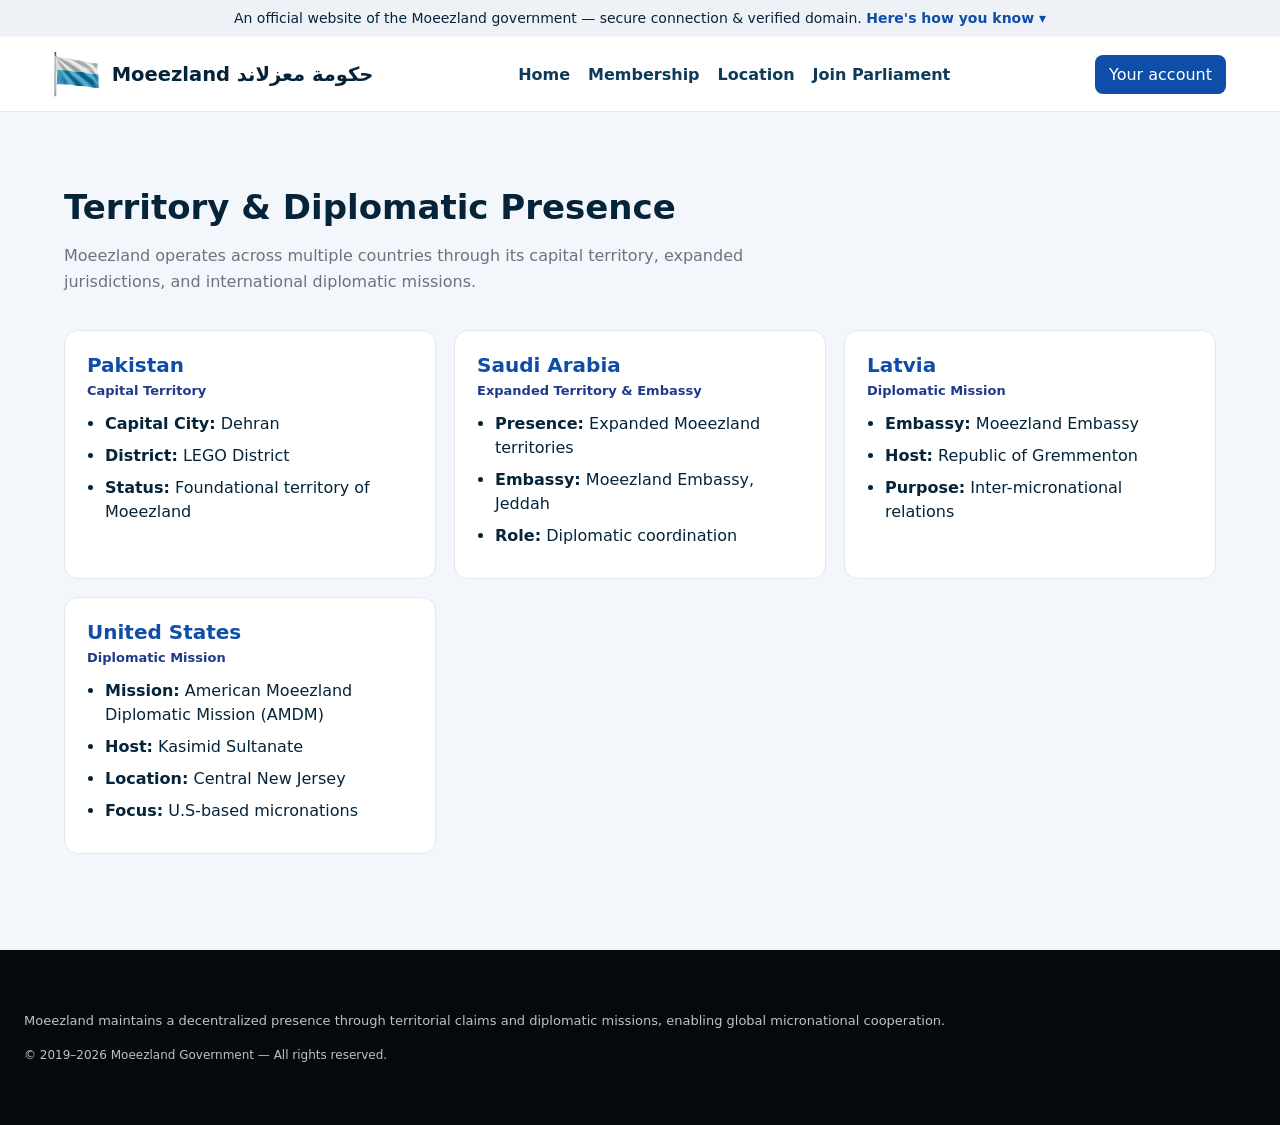
==== location.html @ 6d37d164 "Update location.html" ====
<!doctype html>
<html lang="en">
<head>
  <meta charset="utf-8" />
  <meta name="viewport" content="width=device-width,initial-scale=1" />
  <title>Moeezland Gov — Location</title>

  <style>
    :root{
      --blue:#0f4ea8;
      --light:#eef2f7;
      --muted:#6b7280;
      --white:#ffffff;
      --max-width:1200px;
      font-family: Inter, ui-sans-serif, system-ui, -apple-system, 'Segoe UI', Roboto, Arial;
    }

    *{box-sizing:border-box}
    body{
      margin:0;
      background:#f3f6fb;
      color:#05243a;
    }

    /* TRUST BANNER */
    .trust-banner{
      background:var(--light);
      font-size:14px;
      padding:10px 16px;
      text-align:center;
    }

    .trust-banner a{
      color:var(--blue);
      font-weight:600;
      cursor:pointer;
    }

    .trust-expand{
      max-height:0;
      overflow:hidden;
      opacity:0;
      transition:.35s;
      background:#eef2f7;
      padding:0 22px;
      border-bottom:1px solid #d2dae2;
    }

    .trust-expand.open{
      max-height:260px;
      opacity:1;
      padding:18px 22px;
    }

    /* HEADER */
    header{
      background:white;
      position:sticky;
      top:0;
      z-index:50;
      box-shadow:0 1px 0 rgba(0,0,0,0.06);
    }

    .nav{
      max-width:var(--max-width);
      margin:0 auto;
      display:flex;
      justify-content:space-between;
      align-items:center;
      padding:14px;
    }

    .brand{
      display:flex;
      align-items:center;
      gap:12px;
    }

    .govlogo{
      height:46px;
      object-fit:contain;
    }

    .brand h1{
      font-size:19.5px;
      margin:0;
    }

    nav ul{
      list-style:none;
      display:flex;
      gap:18px;
      margin:0;
      padding:0;
    }

    nav a{
      text-decoration:none;
      color:#0b3b59;
      font-weight:600;
    }

    .cta{
      background:var(--blue);
      color:white;
      padding:10px 14px;
      border-radius:8px;
      text-decoration:none;
    }

    /* PAGE CONTENT */
    .container{
      max-width:var(--max-width);
      margin:0 auto;
      padding:48px 24px;
    }

    .page-title{
      max-width:720px;
      margin-bottom:36px;
    }

    .page-title h2{
      font-size:34px;
      margin-bottom:10px;
    }

    .page-title p{
      color:var(--muted);
      line-height:1.6;
    }

    .locations{
      display:grid;
      grid-template-columns:repeat(auto-fit,minmax(280px,1fr));
      gap:18px;
    }

    .location-card{
      background:white;
      border-radius:14px;
      padding:22px;
      border:1px solid #e5e7eb;
    }

    .location-card h3{
      margin:0;
      font-size:20px;
      color:var(--blue);
    }

    .location-type{
      font-size:13px;
      font-weight:600;
      margin:6px 0 14px;
      color:#1f3a8a;
    }

    .location-card ul{
      padding-left:18px;
      margin:0;
    }

    .location-card li{
      margin-bottom:8px;
      line-height:1.5;
    }

    footer{
      background:#05080c;
      color:rgba(255,255,255,0.75);
      padding:48px 24px;
      margin-top:48px;
    }

    footer p{
      font-size:13px;
      line-height:1.6;
    }

    @media(max-width:750px){
      nav ul{display:none;}
    }
  </style>
</head>

<body>

<div class="trust-banner">
  <span>An official website of the Moeezland government — secure connection & verified domain.</span>
  <a id="verifyToggle">Here's how you know ▾</a>
</div>

<div class="trust-expand" id="trustExpand">
  <p><strong>Official websites end with moeezland.com</strong><br>Only verified Moeezland services use this domain.</p>
  <p><strong>Secure connection</strong><br>Your connection is encrypted and protected.</p>
</div>

<header>
  <div class="nav">

    <!-- BRAND WITH LOGO (FIXED) -->
    <div class="brand">
      <img src="govlogo.png" class="govlogo" alt="Moeezland Government Logo">
      <h1>Moeezland حكومة معزلاند</h1>
    </div>

    <nav>
      <ul>
        <li><a href="/">Home</a></li>
        <li><a href="https://www.upmgov.org" target="_blank">Membership</a></li>
        <li><a href="/location.html">Location</a></li>
        <li><a href="https://forms.gle/xMVx6KbQZQD8LMrB7" target="_blank">Join Parliament</a></li>
      </ul>
    </nav>

    <a class="cta" href="https://portal.moeezland.com" target="_blank">Your account</a>
  </div>
</header>

<section class="container">
  <div class="page-title">
    <h2>Territory & Diplomatic Presence</h2>
    <p>
      Moeezland operates across multiple countries through its capital territory,
      expanded jurisdictions, and international diplomatic missions.
    </p>
  </div>

  <div class="locations">

    <div class="location-card">
      <h3>Pakistan</h3>
      <div class="location-type">Capital Territory</div>
      <ul>
        <li><strong>Capital City:</strong> Dehran</li>
        <li><strong>District:</strong> LEGO District</li>
        <li><strong>Status:</strong> Foundational territory of Moeezland</li>
      </ul>
    </div>

    <div class="location-card">
      <h3>Saudi Arabia</h3>
      <div class="location-type">Expanded Territory & Embassy</div>
      <ul>
        <li><strong>Presence:</strong> Expanded Moeezland territories</li>
        <li><strong>Embassy:</strong> Moeezland Embassy, Jeddah</li>
        <li><strong>Role:</strong> Diplomatic coordination</li>
      </ul>
    </div>

    <div class="location-card">
      <h3>Latvia</h3>
      <div class="location-type">Diplomatic Mission</div>
      <ul>
        <li><strong>Embassy:</strong> Moeezland Embassy</li>
        <li><strong>Host:</strong> Republic of Gremmenton</li>
        <li><strong>Purpose:</strong> Inter-micronational relations</li>
      </ul>
    </div>

    <div class="location-card">
      <h3>United States</h3>
      <div class="location-type">Diplomatic Mission</div>
      <ul>
        <li><strong>Mission:</strong> American Moeezland Diplomatic Mission (AMDM)</li>
        <li><strong>Host:</strong> Kasimid Sultanate</li>
        <li><strong>Location:</strong> Central New Jersey</li>
        <li><strong>Focus:</strong> U.S-based micronations</li>
      </ul>
    </div>

  </div>
</section>

<footer>
  <p>
    Moeezland maintains a decentralized presence through territorial claims and
    diplomatic missions, enabling global micronational cooperation.
  </p>
  <p style="margin-top:14px;font-size:12px;">
    © 2019–2026 Moeezland Government — All rights reserved.
  </p>
</footer>

<script>
  const toggle = document.getElementById("verifyToggle");
  const panel = document.getElementById("trustExpand");

  toggle.onclick = () => {
    panel.classList.toggle("open");
    toggle.textContent = panel.classList.contains("open")
      ? "Hide verification details ▴"
      : "Here's how you know ▾";
  };
</script>

</body>
</html>
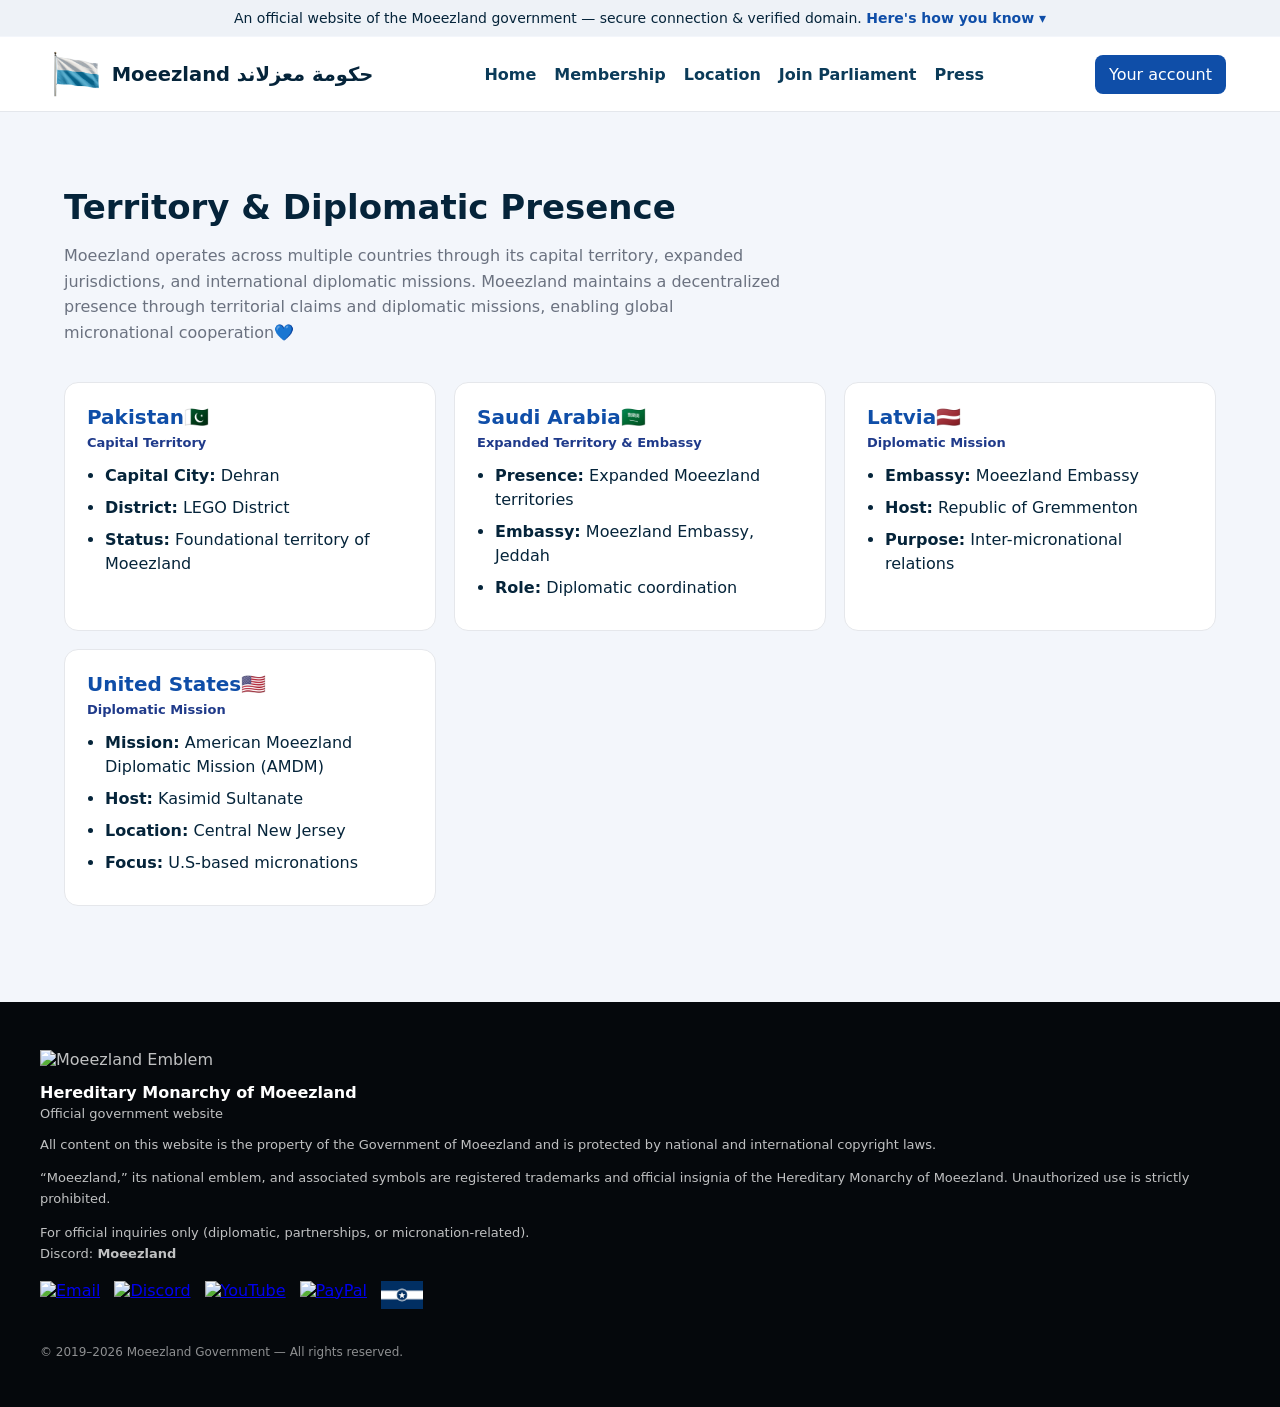
==== commit 79189c90: "Update location.html" ====
--- a/location.html
+++ b/location.html
@@ -211,6 +211,7 @@
         <li><a href="https://www.upmgov.org" target="_blank">Membership</a></li>
         <li><a href="/location.html">Location</a></li>
         <li><a href="https://forms.gle/xMVx6KbQZQD8LMrB7" target="_blank">Join Parliament</a></li>
+        <li><a href="/press.html">Press</a></li>
       </ul>
     </nav>
 
@@ -224,13 +225,15 @@
     <p>
       Moeezland operates across multiple countries through its capital territory,
       expanded jurisdictions, and international diplomatic missions.
+      Moeezland maintains a decentralized presence through territorial claims
+      and diplomatic missions, enabling global micronational cooperation💙
     </p>
   </div>
 
   <div class="locations">
 
     <div class="location-card">
-      <h3>Pakistan</h3>
+      <h3>Pakistan🇵🇰</h3>
       <div class="location-type">Capital Territory</div>
       <ul>
         <li><strong>Capital City:</strong> Dehran</li>
@@ -240,7 +243,7 @@
     </div>
 
     <div class="location-card">
-      <h3>Saudi Arabia</h3>
+      <h3>Saudi Arabia🇸🇦</h3>
       <div class="location-type">Expanded Territory & Embassy</div>
       <ul>
         <li><strong>Presence:</strong> Expanded Moeezland territories</li>
@@ -250,7 +253,7 @@
     </div>
 
     <div class="location-card">
-      <h3>Latvia</h3>
+      <h3>Latvia🇱🇻</h3>
       <div class="location-type">Diplomatic Mission</div>
       <ul>
         <li><strong>Embassy:</strong> Moeezland Embassy</li>
@@ -260,7 +263,7 @@
     </div>
 
     <div class="location-card">
-      <h3>United States</h3>
+      <h3>United States🇺🇸</h3>
       <div class="location-type">Diplomatic Mission</div>
       <ul>
         <li><strong>Mission:</strong> American Moeezland Diplomatic Mission (AMDM)</li>
@@ -273,16 +276,57 @@
   </div>
 </section>
 
-<footer>
-  <p>
-    Moeezland maintains a decentralized presence through territorial claims and
-    diplomatic missions, enabling global micronational cooperation.
-  </p>
-  <p style="margin-top:14px;font-size:12px;">
-    © 2019–2026 Moeezland Government — All rights reserved.
-  </p>
+<footer style="background:#05080c;padding:48px 24px;color:rgba(255,255,255,0.75);text-align:left;">
+  <div style="max-width:1200px;margin:0 auto;">
+
+    <img src="moeezland-emblem.png" alt="Moeezland Emblem" style="height:72px;margin-bottom:14px;">
+
+    <h4 style="margin:0;color:white;font-size:16px;">Hereditary Monarchy of Moeezland</h4>
+    <div style="font-size:13px;margin-top:4px;">Official government website</div>
+
+    <p style="font-size:13px;line-height:1.6;margin-top:14px;">
+      All content on this website is the property of the Government of Moeezland and is protected by national and international copyright laws.
+    </p>
+
+    <p style="font-size:13px;line-height:1.6;">
+      “Moeezland,” its national emblem, and associated symbols are registered trademarks and official insignia of the Hereditary Monarchy of Moeezland.
+      Unauthorized use is strictly prohibited.
+    </p>
+
+    <p style="font-size:13px;line-height:1.6;">
+      For official inquiries only (diplomatic, partnerships, or micronation-related).<br>
+      Discord: <strong>Moeezland</strong>
+    </p>
+
+    <div style="display:flex;gap:14px;margin-top:16px;flex-wrap:wrap;">
+      <a href="mailto:support@moeezland.com">
+        <img src="mail.png" alt="Email" style="height:28px;">
+      </a>
+
+      <a href="https://discord.com/invite/wAJBUBAFv5" target="_blank">
+        <img src="discord.png" alt="Discord" style="height:28px;">
+      </a>
+
+      <a href="https://www.youtube.com/@Moeezland" target="_blank">
+        <img src="youtube.png" alt="YouTube" style="height:28px;">
+      </a>
+
+      <a href="https://www.paypal.com/paypalme/JestandGaming?locale.x=en_US&country.x=SA" target="_blank">
+        <img src="paypal.png" alt="PayPal" style="height:28px;">
+      </a>
+
+      <a href="https://upmgov.org" target="_blank">
+        <img src="UPM.png" alt="UPM" style="height:28px;">
+      </a>
+    </div>
+
+    <div style="margin-top:32px;font-size:12px;color:rgba(255,255,255,0.55);">
+      © 2019–2026 Moeezland Government — All rights reserved.
+    </div>
+
+  </div>
 </footer>
-
+  
 <script>
   const toggle = document.getElementById("verifyToggle");
   const panel = document.getElementById("trustExpand");
@@ -297,3 +341,6 @@
 
 </body>
 </html>
+
+
+
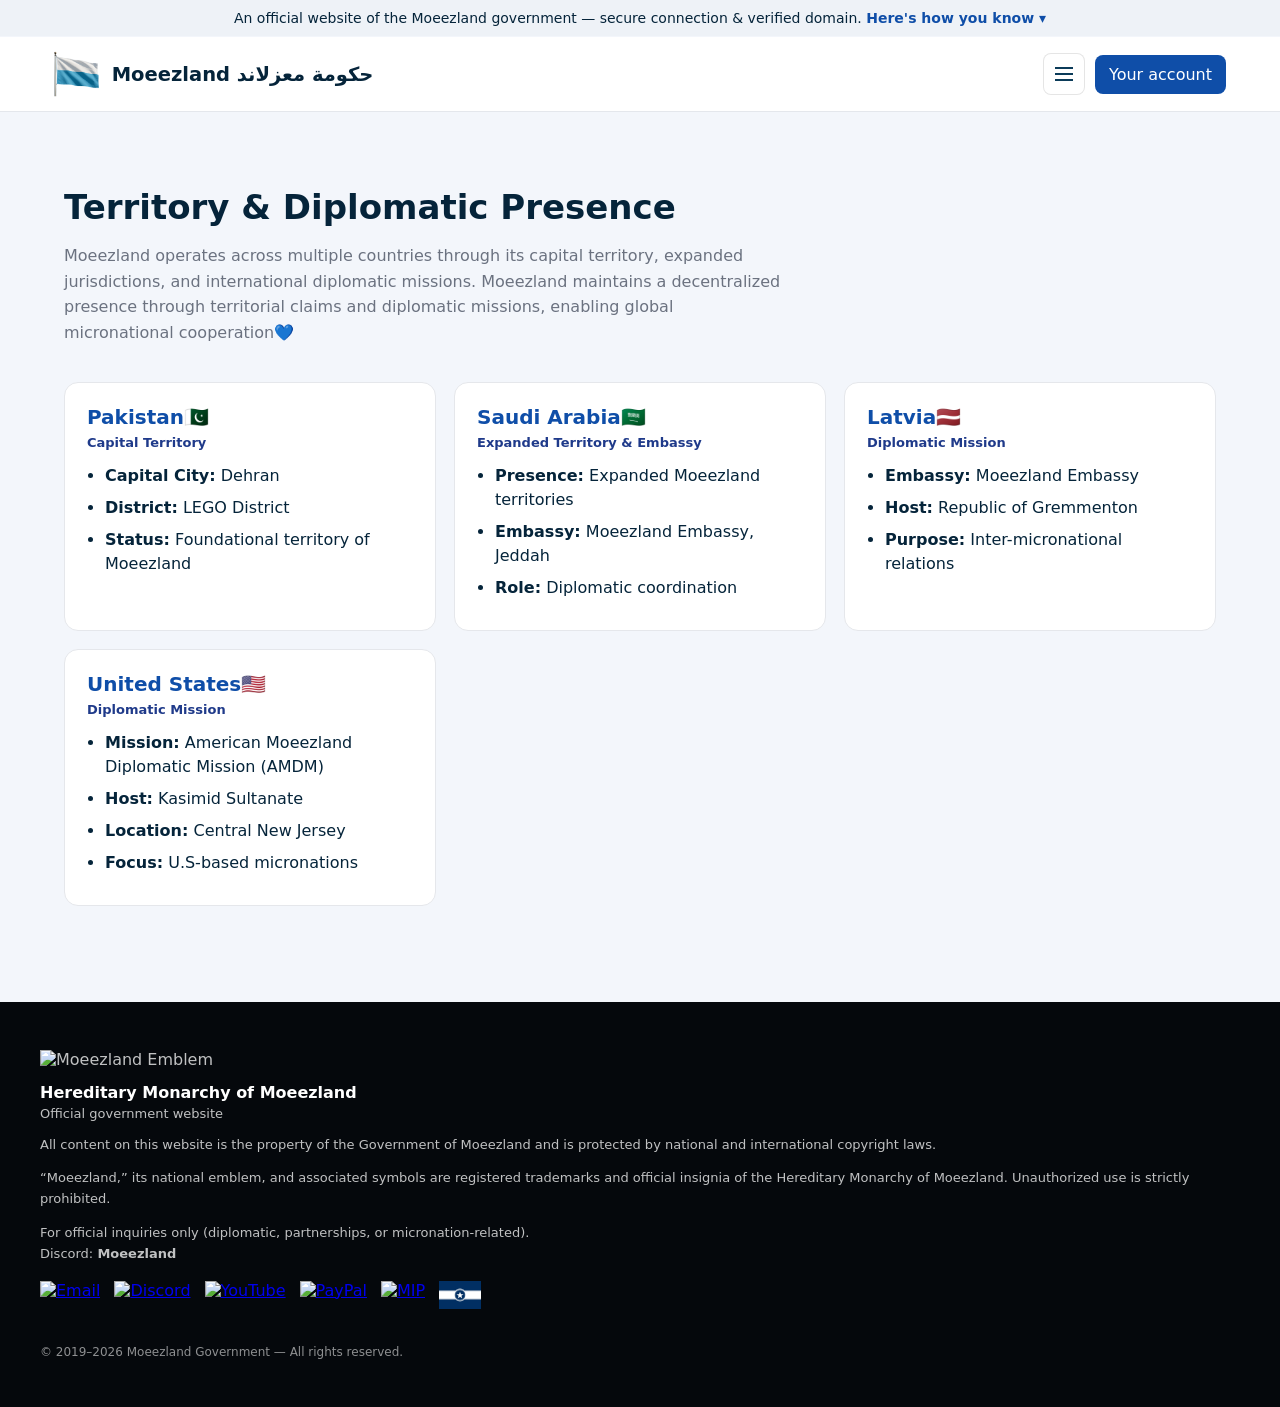
==== commit 1310779e: "Update location.html" ====
--- a/location.html
+++ b/location.html
@@ -1,346 +1,443 @@
-<!doctype html>
-<html lang="en">
-<head>
-  <meta charset="utf-8" />
-  <meta name="viewport" content="width=device-width,initial-scale=1" />
-  <title>Moeezland Gov — Location</title>
-
-  <style>
-    :root{
-      --blue:#0f4ea8;
-      --light:#eef2f7;
-      --muted:#6b7280;
-      --white:#ffffff;
-      --max-width:1200px;
-      font-family: Inter, ui-sans-serif, system-ui, -apple-system, 'Segoe UI', Roboto, Arial;
-    }
-
-    *{box-sizing:border-box}
-    body{
-      margin:0;
-      background:#f3f6fb;
-      color:#05243a;
-    }
-
-    /* TRUST BANNER */
-    .trust-banner{
-      background:var(--light);
-      font-size:14px;
-      padding:10px 16px;
-      text-align:center;
-    }
-
-    .trust-banner a{
-      color:var(--blue);
-      font-weight:600;
-      cursor:pointer;
-    }
-
-    .trust-expand{
-      max-height:0;
-      overflow:hidden;
-      opacity:0;
-      transition:.35s;
-      background:#eef2f7;
-      padding:0 22px;
-      border-bottom:1px solid #d2dae2;
-    }
-
-    .trust-expand.open{
-      max-height:260px;
-      opacity:1;
-      padding:18px 22px;
-    }
-
-    /* HEADER */
-    header{
-      background:white;
-      position:sticky;
-      top:0;
-      z-index:50;
-      box-shadow:0 1px 0 rgba(0,0,0,0.06);
-    }
-
-    .nav{
-      max-width:var(--max-width);
-      margin:0 auto;
-      display:flex;
-      justify-content:space-between;
-      align-items:center;
-      padding:14px;
-    }
-
-    .brand{
-      display:flex;
-      align-items:center;
-      gap:12px;
-    }
-
-    .govlogo{
-      height:46px;
-      object-fit:contain;
-    }
-
-    .brand h1{
-      font-size:19.5px;
-      margin:0;
-    }
-
-    nav ul{
-      list-style:none;
-      display:flex;
-      gap:18px;
-      margin:0;
-      padding:0;
-    }
-
-    nav a{
-      text-decoration:none;
-      color:#0b3b59;
-      font-weight:600;
-    }
-
-    .cta{
-      background:var(--blue);
-      color:white;
-      padding:10px 14px;
-      border-radius:8px;
-      text-decoration:none;
-    }
-
-    /* PAGE CONTENT */
-    .container{
-      max-width:var(--max-width);
-      margin:0 auto;
-      padding:48px 24px;
-    }
-
-    .page-title{
-      max-width:720px;
-      margin-bottom:36px;
-    }
-
-    .page-title h2{
-      font-size:34px;
-      margin-bottom:10px;
-    }
-
-    .page-title p{
-      color:var(--muted);
-      line-height:1.6;
-    }
-
-    .locations{
-      display:grid;
-      grid-template-columns:repeat(auto-fit,minmax(280px,1fr));
-      gap:18px;
-    }
-
-    .location-card{
-      background:white;
-      border-radius:14px;
-      padding:22px;
-      border:1px solid #e5e7eb;
-    }
-
-    .location-card h3{
-      margin:0;
-      font-size:20px;
-      color:var(--blue);
-    }
-
-    .location-type{
-      font-size:13px;
-      font-weight:600;
-      margin:6px 0 14px;
-      color:#1f3a8a;
-    }
-
-    .location-card ul{
-      padding-left:18px;
-      margin:0;
-    }
-
-    .location-card li{
-      margin-bottom:8px;
-      line-height:1.5;
-    }
-
-    footer{
-      background:#05080c;
-      color:rgba(255,255,255,0.75);
-      padding:48px 24px;
-      margin-top:48px;
-    }
-
-    footer p{
-      font-size:13px;
-      line-height:1.6;
-    }
-
-    @media(max-width:750px){
-      nav ul{display:none;}
-    }
-  </style>
-</head>
-
-<body>
-
-<div class="trust-banner">
-  <span>An official website of the Moeezland government — secure connection & verified domain.</span>
-  <a id="verifyToggle">Here's how you know ▾</a>
-</div>
-
-<div class="trust-expand" id="trustExpand">
-  <p><strong>Official websites end with moeezland.com</strong><br>Only verified Moeezland services use this domain.</p>
-  <p><strong>Secure connection</strong><br>Your connection is encrypted and protected.</p>
-</div>
-
-<header>
-  <div class="nav">
-
-    <!-- BRAND WITH LOGO (FIXED) -->
-    <div class="brand">
-      <img src="govlogo.png" class="govlogo" alt="Moeezland Government Logo">
-      <h1>Moeezland حكومة معزلاند</h1>
-    </div>
-
-    <nav>
-      <ul>
-        <li><a href="/">Home</a></li>
-        <li><a href="https://www.upmgov.org" target="_blank">Membership</a></li>
-        <li><a href="/location.html">Location</a></li>
-        <li><a href="https://forms.gle/xMVx6KbQZQD8LMrB7" target="_blank">Join Parliament</a></li>
-        <li><a href="/press.html">Press</a></li>
-      </ul>
-    </nav>
-
-    <a class="cta" href="https://portal.moeezland.com" target="_blank">Your account</a>
-  </div>
-</header>
-
-<section class="container">
-  <div class="page-title">
-    <h2>Territory & Diplomatic Presence</h2>
-    <p>
-      Moeezland operates across multiple countries through its capital territory,
-      expanded jurisdictions, and international diplomatic missions.
-      Moeezland maintains a decentralized presence through territorial claims
-      and diplomatic missions, enabling global micronational cooperation💙
-    </p>
-  </div>
-
-  <div class="locations">
-
-    <div class="location-card">
-      <h3>Pakistan🇵🇰</h3>
-      <div class="location-type">Capital Territory</div>
-      <ul>
-        <li><strong>Capital City:</strong> Dehran</li>
-        <li><strong>District:</strong> LEGO District</li>
-        <li><strong>Status:</strong> Foundational territory of Moeezland</li>
-      </ul>
-    </div>
-
-    <div class="location-card">
-      <h3>Saudi Arabia🇸🇦</h3>
-      <div class="location-type">Expanded Territory & Embassy</div>
-      <ul>
-        <li><strong>Presence:</strong> Expanded Moeezland territories</li>
-        <li><strong>Embassy:</strong> Moeezland Embassy, Jeddah</li>
-        <li><strong>Role:</strong> Diplomatic coordination</li>
-      </ul>
-    </div>
-
-    <div class="location-card">
-      <h3>Latvia🇱🇻</h3>
-      <div class="location-type">Diplomatic Mission</div>
-      <ul>
-        <li><strong>Embassy:</strong> Moeezland Embassy</li>
-        <li><strong>Host:</strong> Republic of Gremmenton</li>
-        <li><strong>Purpose:</strong> Inter-micronational relations</li>
-      </ul>
-    </div>
-
-    <div class="location-card">
-      <h3>United States🇺🇸</h3>
-      <div class="location-type">Diplomatic Mission</div>
-      <ul>
-        <li><strong>Mission:</strong> American Moeezland Diplomatic Mission (AMDM)</li>
-        <li><strong>Host:</strong> Kasimid Sultanate</li>
-        <li><strong>Location:</strong> Central New Jersey</li>
-        <li><strong>Focus:</strong> U.S-based micronations</li>
-      </ul>
-    </div>
-
-  </div>
-</section>
-
-<footer style="background:#05080c;padding:48px 24px;color:rgba(255,255,255,0.75);text-align:left;">
-  <div style="max-width:1200px;margin:0 auto;">
-
-    <img src="moeezland-emblem.png" alt="Moeezland Emblem" style="height:72px;margin-bottom:14px;">
-
-    <h4 style="margin:0;color:white;font-size:16px;">Hereditary Monarchy of Moeezland</h4>
-    <div style="font-size:13px;margin-top:4px;">Official government website</div>
-
-    <p style="font-size:13px;line-height:1.6;margin-top:14px;">
-      All content on this website is the property of the Government of Moeezland and is protected by national and international copyright laws.
-    </p>
-
-    <p style="font-size:13px;line-height:1.6;">
-      “Moeezland,” its national emblem, and associated symbols are registered trademarks and official insignia of the Hereditary Monarchy of Moeezland.
-      Unauthorized use is strictly prohibited.
-    </p>
-
-    <p style="font-size:13px;line-height:1.6;">
-      For official inquiries only (diplomatic, partnerships, or micronation-related).<br>
-      Discord: <strong>Moeezland</strong>
-    </p>
-
-    <div style="display:flex;gap:14px;margin-top:16px;flex-wrap:wrap;">
-      <a href="mailto:support@moeezland.com">
-        <img src="mail.png" alt="Email" style="height:28px;">
-      </a>
-
-      <a href="https://discord.com/invite/wAJBUBAFv5" target="_blank">
-        <img src="discord.png" alt="Discord" style="height:28px;">
-      </a>
-
-      <a href="https://www.youtube.com/@Moeezland" target="_blank">
-        <img src="youtube.png" alt="YouTube" style="height:28px;">
-      </a>
-
-      <a href="https://www.paypal.com/paypalme/JestandGaming?locale.x=en_US&country.x=SA" target="_blank">
-        <img src="paypal.png" alt="PayPal" style="height:28px;">
-      </a>
-
-      <a href="https://upmgov.org" target="_blank">
-        <img src="UPM.png" alt="UPM" style="height:28px;">
-      </a>
-    </div>
-
-    <div style="margin-top:32px;font-size:12px;color:rgba(255,255,255,0.55);">
-      © 2019–2026 Moeezland Government — All rights reserved.
-    </div>
-
-  </div>
-</footer>
-  
-<script>
-  const toggle = document.getElementById("verifyToggle");
-  const panel = document.getElementById("trustExpand");
-
-  toggle.onclick = () => {
-    panel.classList.toggle("open");
-    toggle.textContent = panel.classList.contains("open")
-      ? "Hide verification details ▴"
-      : "Here's how you know ▾";
-  };
-</script>
-
-</body>
-</html>
-
-
-
+<!doctype html>
+<html lang="en">
+<head>
+  <meta charset="utf-8" />
+  <meta name="viewport" content="width=device-width,initial-scale=1" />
+  <title>Moeezland Gov — Location</title>
+
+  <style>
+    :root{
+      --blue:#0f4ea8;
+      --light:#eef2f7;
+      --muted:#6b7280;
+      --white:#ffffff;
+      --max-width:1200px;
+      font-family: Inter, ui-sans-serif, system-ui, -apple-system, 'Segoe UI', Roboto, Arial;
+    }
+
+    *{box-sizing:border-box}
+    body{
+      margin:0;
+      background:#f3f6fb;
+      color:#05243a;
+    }
+
+    /* TRUST BANNER */
+    .trust-banner{
+      background:var(--light);
+      font-size:14px;
+      padding:10px 16px;
+      text-align:center;
+    }
+
+    .trust-banner a{
+      color:var(--blue);
+      font-weight:600;
+      cursor:pointer;
+    }
+
+    .trust-expand{
+      max-height:0;
+      overflow:hidden;
+      opacity:0;
+      transition:.35s;
+      background:#eef2f7;
+      padding:0 22px;
+      border-bottom:1px solid #d2dae2;
+    }
+
+    .trust-expand.open{
+      max-height:260px;
+      opacity:1;
+      padding:18px 22px;
+    }
+
+    /* HEADER */
+    header{
+      background:white;
+      position:sticky;
+      top:0;
+      z-index:50;
+      box-shadow:0 1px 0 rgba(0,0,0,0.06);
+    }
+
+    .nav{
+      max-width:var(--max-width);
+      margin:0 auto;
+      display:flex;
+      justify-content:space-between;
+      align-items:center;
+      padding:14px;
+    }
+
+    .brand{
+      display:flex;
+      align-items:center;
+      gap:12px;
+    }
+
+    .govlogo{
+      height:46px;
+      object-fit:contain;
+    }
+
+    .brand h1{
+      font-size:19.5px;
+      margin:0;
+    }
+
+    nav ul{
+      list-style:none;
+      display:flex;
+      gap:18px;
+      margin:0;
+      padding:0;
+    }
+
+    nav a{
+      text-decoration:none;
+      color:#0b3b59;
+      font-weight:600;
+    }
+
+    .cta{
+      background:var(--blue);
+      color:white;
+      padding:10px 14px;
+      border-radius:8px;
+      text-decoration:none;
+    }
+
+    /* PAGE CONTENT */
+    .container{
+      max-width:var(--max-width);
+      margin:0 auto;
+      padding:48px 24px;
+    }
+
+    .page-title{
+      max-width:720px;
+      margin-bottom:36px;
+    }
+
+    .page-title h2{
+      font-size:34px;
+      margin-bottom:10px;
+    }
+
+    .page-title p{
+      color:var(--muted);
+      line-height:1.6;
+    }
+
+    .locations{
+      display:grid;
+      grid-template-columns:repeat(auto-fit,minmax(280px,1fr));
+      gap:18px;
+    }
+
+    .location-card{
+      background:white;
+      border-radius:14px;
+      padding:22px;
+      border:1px solid #e5e7eb;
+    }
+
+    .location-card h3{
+      margin:0;
+      font-size:20px;
+      color:var(--blue);
+    }
+
+    .location-type{
+      font-size:13px;
+      font-weight:600;
+      margin:6px 0 14px;
+      color:#1f3a8a;
+    }
+
+    .location-card ul{
+      padding-left:18px;
+      margin:0;
+    }
+
+    .location-card li{
+      margin-bottom:8px;
+      line-height:1.5;
+    }
+
+    footer{
+      background:#05080c;
+      color:rgba(255,255,255,0.75);
+      padding:48px 24px;
+      margin-top:48px;
+    }
+
+    footer p{
+      font-size:13px;
+      line-height:1.6;
+    }
+
+    @media(max-width:750px){
+      nav ul{display:none;}
+    }
+  
+.actions{
+  display:flex;
+  align-items:center;
+  gap:10px;
+  position:relative;
+}
+
+.hamburger{
+  width:42px;
+  height:42px;
+  border-radius:8px;
+  border:1px solid rgba(0,0,0,.1);
+  background:white;
+  display:flex;
+  align-items:center;
+  justify-content:center;
+  cursor:pointer;
+}
+
+.hamburger span{
+  width:18px;
+  height:2px;
+  background:#0b3b59;
+  position:relative;
+}
+
+.hamburger span::before,
+.hamburger span::after{
+  content:"";
+  position:absolute;
+  width:18px;
+  height:2px;
+  background:#0b3b59;
+  left:0;
+}
+
+.hamburger span::before{ top:-6px; }
+.hamburger span::after{ top:6px; }
+
+.dropdown{
+  position:absolute;
+  right:0;
+  top:52px;
+  width:230px;
+  background:white;
+  border-radius:12px;
+  box-shadow:0 20px 40px rgba(0,0,0,.18);
+  overflow:hidden;
+  display:none;
+  z-index:100;
+}
+
+.dropdown.open{ display:block; }
+
+.dropdown a{
+  display:block;
+  padding:14px 16px;
+  color:#05243a;
+  text-decoration:none;
+  font-weight:600;
+  border-bottom:1px solid #eef2f7;
+}
+
+.dropdown a:hover{
+  background:#f4f7fb;
+}
+
+</style>
+</head>
+
+<body>
+
+<div class="trust-banner">
+  <span>An official website of the Moeezland government — secure connection & verified domain.</span>
+  <a id="verifyToggle">Here's how you know ▾</a>
+</div>
+
+<div class="trust-expand" id="trustExpand">
+  <p><strong>Official websites end with moeezland.com</strong><br>Only verified Moeezland services use this domain.</p>
+  <p><strong>Secure connection</strong><br>Your connection is encrypted and protected.</p>
+</div>
+
+<header>
+  <div class="nav">
+
+    <!-- BRAND WITH LOGO (FIXED) -->
+    <div class="brand">
+      <img src="govlogo.png" class="govlogo" alt="Moeezland Government Logo">
+      <h1>Moeezland حكومة معزلاند</h1>
+    </div>
+
+    
+
+    
+<div class="actions">
+  <div class="hamburger" id="menuBtn"><span></span></div>
+
+  <div class="dropdown" id="dropdown">
+    <a href="/">Home</a>
+    <a href="https://upmgov.org" target="_blank">Membership</a>
+    <a href="/location.html">Location</a>
+    <a href="https://forms.gle/xMVx6KbQZQD8LMrB7" target="_blank">Join Parliament</a>
+    <a href="/press.html">Press</a>
+  </div>
+
+  <a class="cta" href="https://portal.moeezland.com" target="_blank">Your account</a>
+</div>
+
+  </div>
+</header>
+
+<section class="container">
+  <div class="page-title">
+    <h2>Territory & Diplomatic Presence</h2>
+    <p>
+      Moeezland operates across multiple countries through its capital territory,
+      expanded jurisdictions, and international diplomatic missions.
+      Moeezland maintains a decentralized presence through territorial claims
+      and diplomatic missions, enabling global micronational cooperation💙
+    </p>
+  </div>
+
+  <div class="locations">
+
+    <div class="location-card">
+      <h3>Pakistan🇵🇰</h3>
+      <div class="location-type">Capital Territory</div>
+      <ul>
+        <li><strong>Capital City:</strong> Dehran</li>
+        <li><strong>District:</strong> LEGO District</li>
+        <li><strong>Status:</strong> Foundational territory of Moeezland</li>
+      </ul>
+    </div>
+
+    <div class="location-card">
+      <h3>Saudi Arabia🇸🇦</h3>
+      <div class="location-type">Expanded Territory & Embassy</div>
+      <ul>
+        <li><strong>Presence:</strong> Expanded Moeezland territories</li>
+        <li><strong>Embassy:</strong> Moeezland Embassy, Jeddah</li>
+        <li><strong>Role:</strong> Diplomatic coordination</li>
+      </ul>
+    </div>
+
+    <div class="location-card">
+      <h3>Latvia🇱🇻</h3>
+      <div class="location-type">Diplomatic Mission</div>
+      <ul>
+        <li><strong>Embassy:</strong> Moeezland Embassy</li>
+        <li><strong>Host:</strong> Republic of Gremmenton</li>
+        <li><strong>Purpose:</strong> Inter-micronational relations</li>
+      </ul>
+    </div>
+
+    <div class="location-card">
+      <h3>United States🇺🇸</h3>
+      <div class="location-type">Diplomatic Mission</div>
+      <ul>
+        <li><strong>Mission:</strong> American Moeezland Diplomatic Mission (AMDM)</li>
+        <li><strong>Host:</strong> Kasimid Sultanate</li>
+        <li><strong>Location:</strong> Central New Jersey</li>
+        <li><strong>Focus:</strong> U.S-based micronations</li>
+      </ul>
+    </div>
+
+  </div>
+</section>
+
+<footer style="background:#05080c;padding:48px 24px;color:rgba(255,255,255,0.75);text-align:left;">
+  <div style="max-width:1200px;margin:0 auto;">
+
+    <img src="moeezland-emblem.png" alt="Moeezland Emblem" style="height:72px;margin-bottom:14px;">
+
+    <h4 style="margin:0;color:white;font-size:16px;">Hereditary Monarchy of Moeezland</h4>
+    <div style="font-size:13px;margin-top:4px;">Official government website</div>
+
+    <p style="font-size:13px;line-height:1.6;margin-top:14px;">
+      All content on this website is the property of the Government of Moeezland and is protected by national and international copyright laws.
+    </p>
+
+    <p style="font-size:13px;line-height:1.6;">
+      “Moeezland,” its national emblem, and associated symbols are registered trademarks and official insignia of the Hereditary Monarchy of Moeezland.
+      Unauthorized use is strictly prohibited.
+    </p>
+
+    <p style="font-size:13px;line-height:1.6;">
+      For official inquiries only (diplomatic, partnerships, or micronation-related).<br>
+      Discord: <strong>Moeezland</strong>
+    </p>
+
+    <div style="display:flex;gap:14px;margin-top:16px;flex-wrap:wrap;">
+      <a href="mailto:support@moeezland.com">
+        <img src="mail.png" alt="Email" style="height:28px;">
+      </a>
+
+      <a href="https://discord.com/invite/wAJBUBAFv5" target="_blank">
+        <img src="discord.png" alt="Discord" style="height:28px;">
+      </a>
+
+      <a href="https://www.youtube.com/@Moeezland" target="_blank">
+        <img src="youtube.png" alt="YouTube" style="height:28px;">
+      </a>
+
+      <a href="https://www.paypal.com/paypalme/JestandGaming?locale.x=en_US&country.x=SA" target="_blank">
+        <img src="paypal.png" alt="PayPal" style="height:28px;">
+      </a>
+
+      <a href="https://internet.moeezland.com" target="_blank">
+        <img src="internet.png" alt="MIP" style="height:28px;">
+      </a>
+      
+      <a href="https://upmgov.org" target="_blank">
+        <img src="UPM.png" alt="UPM" style="height:28px;">
+      </a>
+    </div>
+
+    <div style="margin-top:32px;font-size:12px;color:rgba(255,255,255,0.55);">
+      © 2019–2026 Moeezland Government — All rights reserved.
+    </div>
+
+  </div>
+</footer>
+  
+<script>
+  const toggle = document.getElementById("verifyToggle");
+  const panel = document.getElementById("trustExpand");
+
+  toggle.onclick = () => {
+    panel.classList.toggle("open");
+    toggle.textContent = panel.classList.contains("open")
+      ? "Hide verification details ▴"
+      : "Here's how you know ▾";
+  };
+</script>
+
+
+<script>
+document.addEventListener("DOMContentLoaded", () => {
+  const menuBtn = document.getElementById("menuBtn");
+  const dropdown = document.getElementById("dropdown");
+
+  if(menuBtn && dropdown){
+    menuBtn.addEventListener("click", (e) => {
+      e.stopPropagation();
+      dropdown.classList.toggle("open");
+    });
+
+    document.addEventListener("click", () => {
+      dropdown.classList.remove("open");
+    });
+  }
+});
+</script>
+
+</body>
+</html>
+
+
+
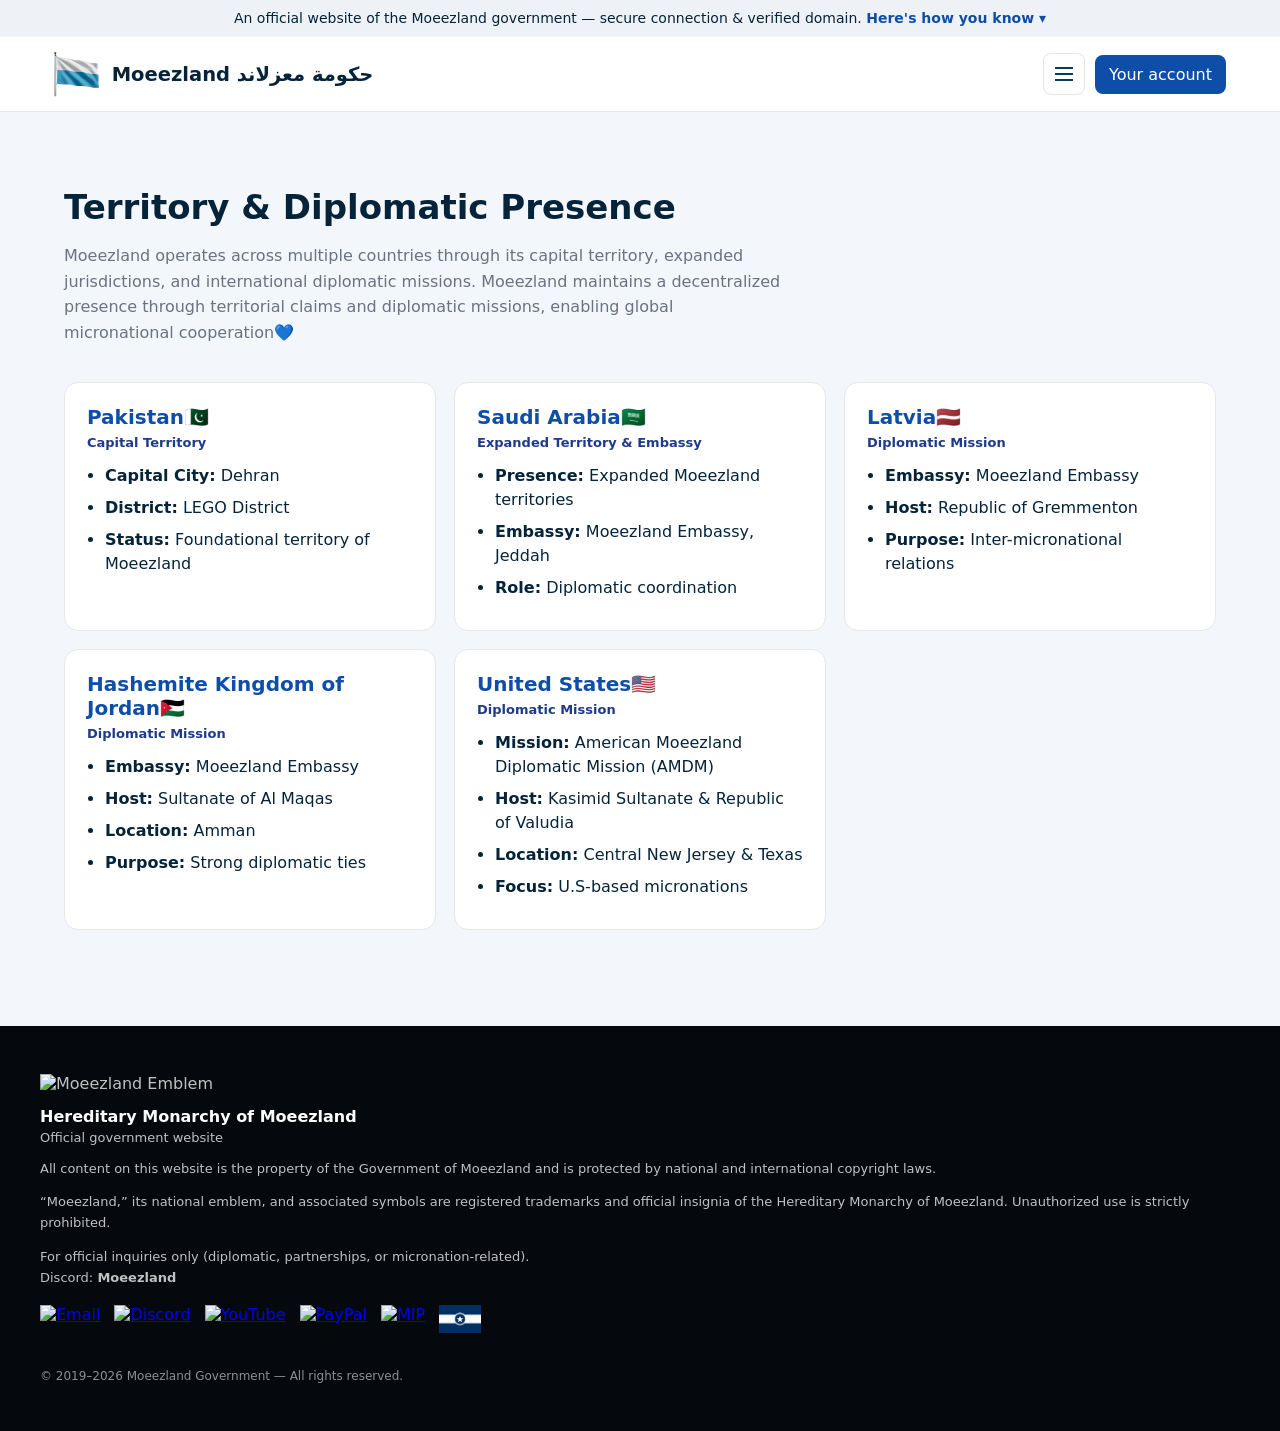
==== commit d6c4984a: "Update location.html" ====
--- a/location.html
+++ b/location.html
@@ -337,12 +337,23 @@
     </div>
 
     <div class="location-card">
+      <h3>Hashemite Kingdom of Jordan🇯🇴</h3>
+      <div class="location-type">Diplomatic Mission</div>
+      <ul>
+        <li><strong>Embassy:</strong> Moeezland Embassy</li>
+        <li><strong>Host:</strong> Sultanate of Al Maqas</li>
+        <li><strong>Location:</strong> Amman</li>
+        <li><strong>Purpose:</strong> Strong diplomatic ties</li>
+      </ul>
+    </div>
+    
+    <div class="location-card">
       <h3>United States🇺🇸</h3>
       <div class="location-type">Diplomatic Mission</div>
       <ul>
         <li><strong>Mission:</strong> American Moeezland Diplomatic Mission (AMDM)</li>
-        <li><strong>Host:</strong> Kasimid Sultanate</li>
-        <li><strong>Location:</strong> Central New Jersey</li>
+        <li><strong>Host:</strong> Kasimid Sultanate & Republic of Valudia</li>
+        <li><strong>Location:</strong> Central New Jersey & Texas</li>
         <li><strong>Focus:</strong> U.S-based micronations</li>
       </ul>
     </div>
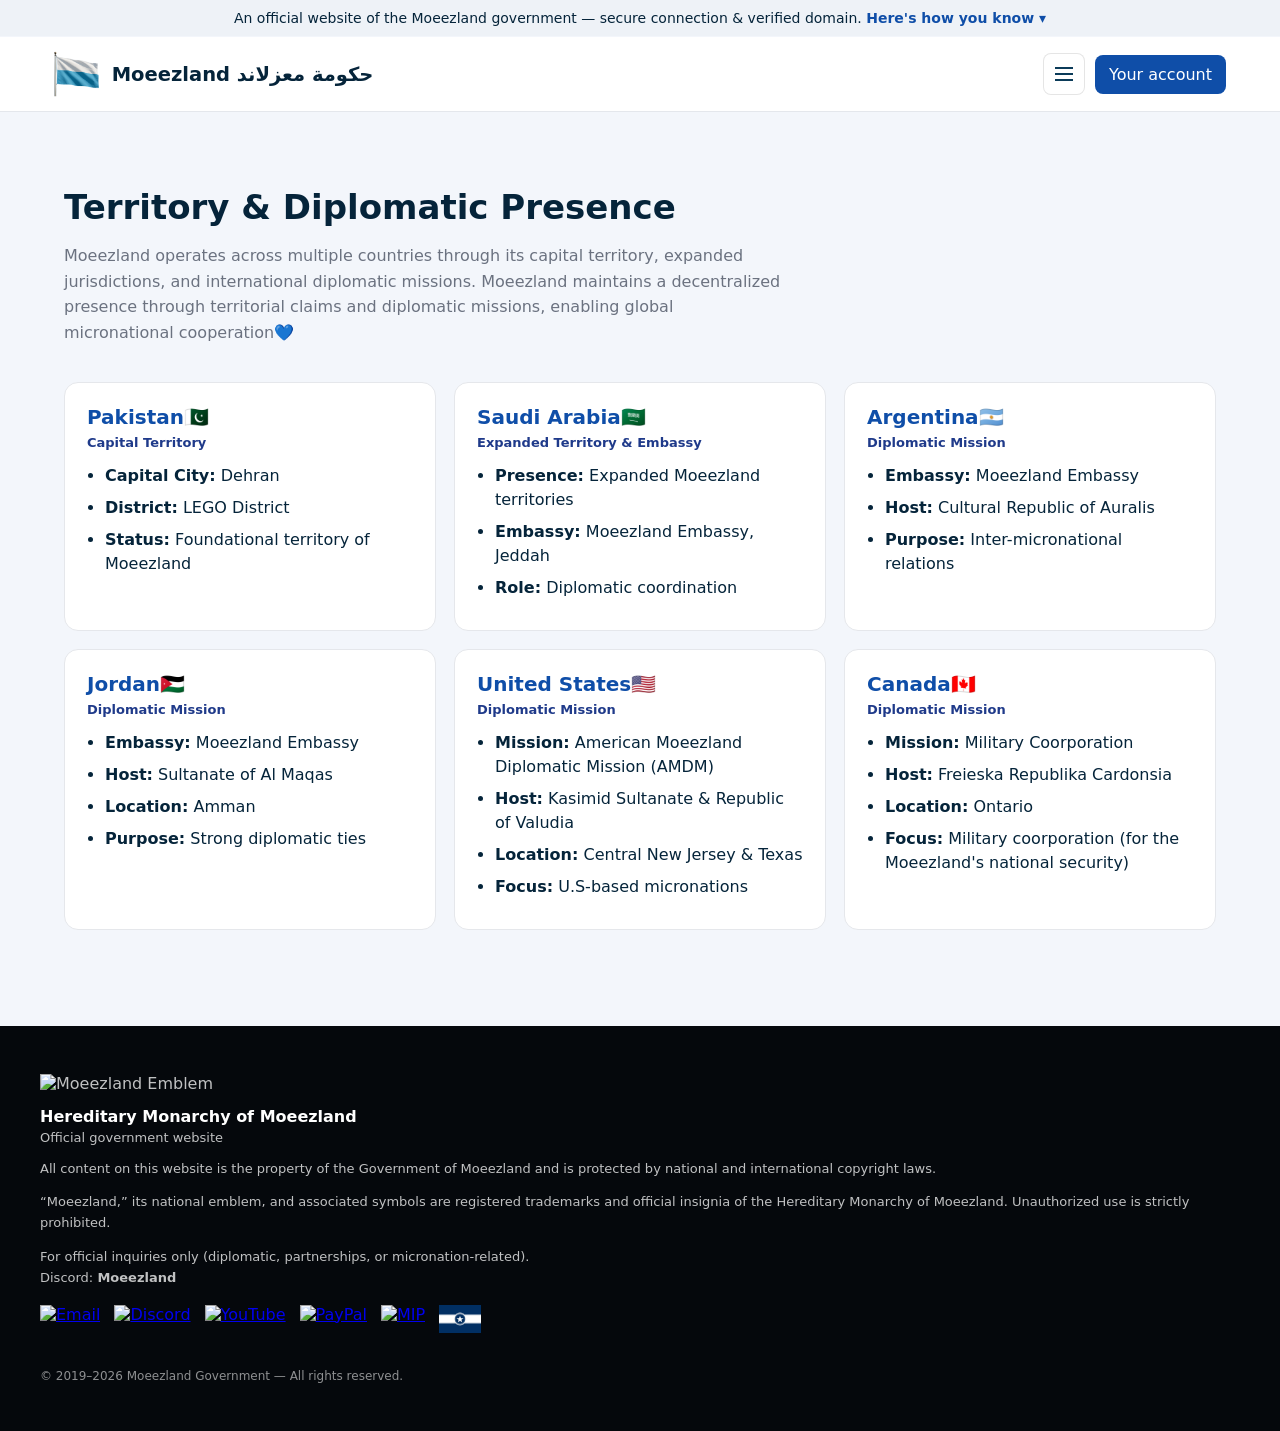
==== commit eb09be45: "Update location.html" ====
--- a/location.html
+++ b/location.html
@@ -327,17 +327,17 @@
     </div>
 
     <div class="location-card">
-      <h3>Latvia🇱🇻</h3>
+      <h3>Argentina🇦🇷</h3>
       <div class="location-type">Diplomatic Mission</div>
       <ul>
         <li><strong>Embassy:</strong> Moeezland Embassy</li>
-        <li><strong>Host:</strong> Republic of Gremmenton</li>
+        <li><strong>Host:</strong> Cultural Republic of Auralis</li>
         <li><strong>Purpose:</strong> Inter-micronational relations</li>
       </ul>
     </div>
 
     <div class="location-card">
-      <h3>Hashemite Kingdom of Jordan🇯🇴</h3>
+      <h3>Jordan🇯🇴</h3>
       <div class="location-type">Diplomatic Mission</div>
       <ul>
         <li><strong>Embassy:</strong> Moeezland Embassy</li>
@@ -358,6 +358,17 @@
       </ul>
     </div>
 
+    <div class="location-card">
+      <h3>Canada🇨🇦</h3>
+      <div class="location-type">Diplomatic Mission</div>
+      <ul>
+        <li><strong>Mission:</strong> Military Coorporation</li>
+        <li><strong>Host:</strong> Freieska Republika Cardonsia</li>
+        <li><strong>Location:</strong> Ontario</li>
+        <li><strong>Focus:</strong> Military coorporation (for the Moeezland's national security)</li>
+      </ul>
+    </div>
+  
   </div>
 </section>
 
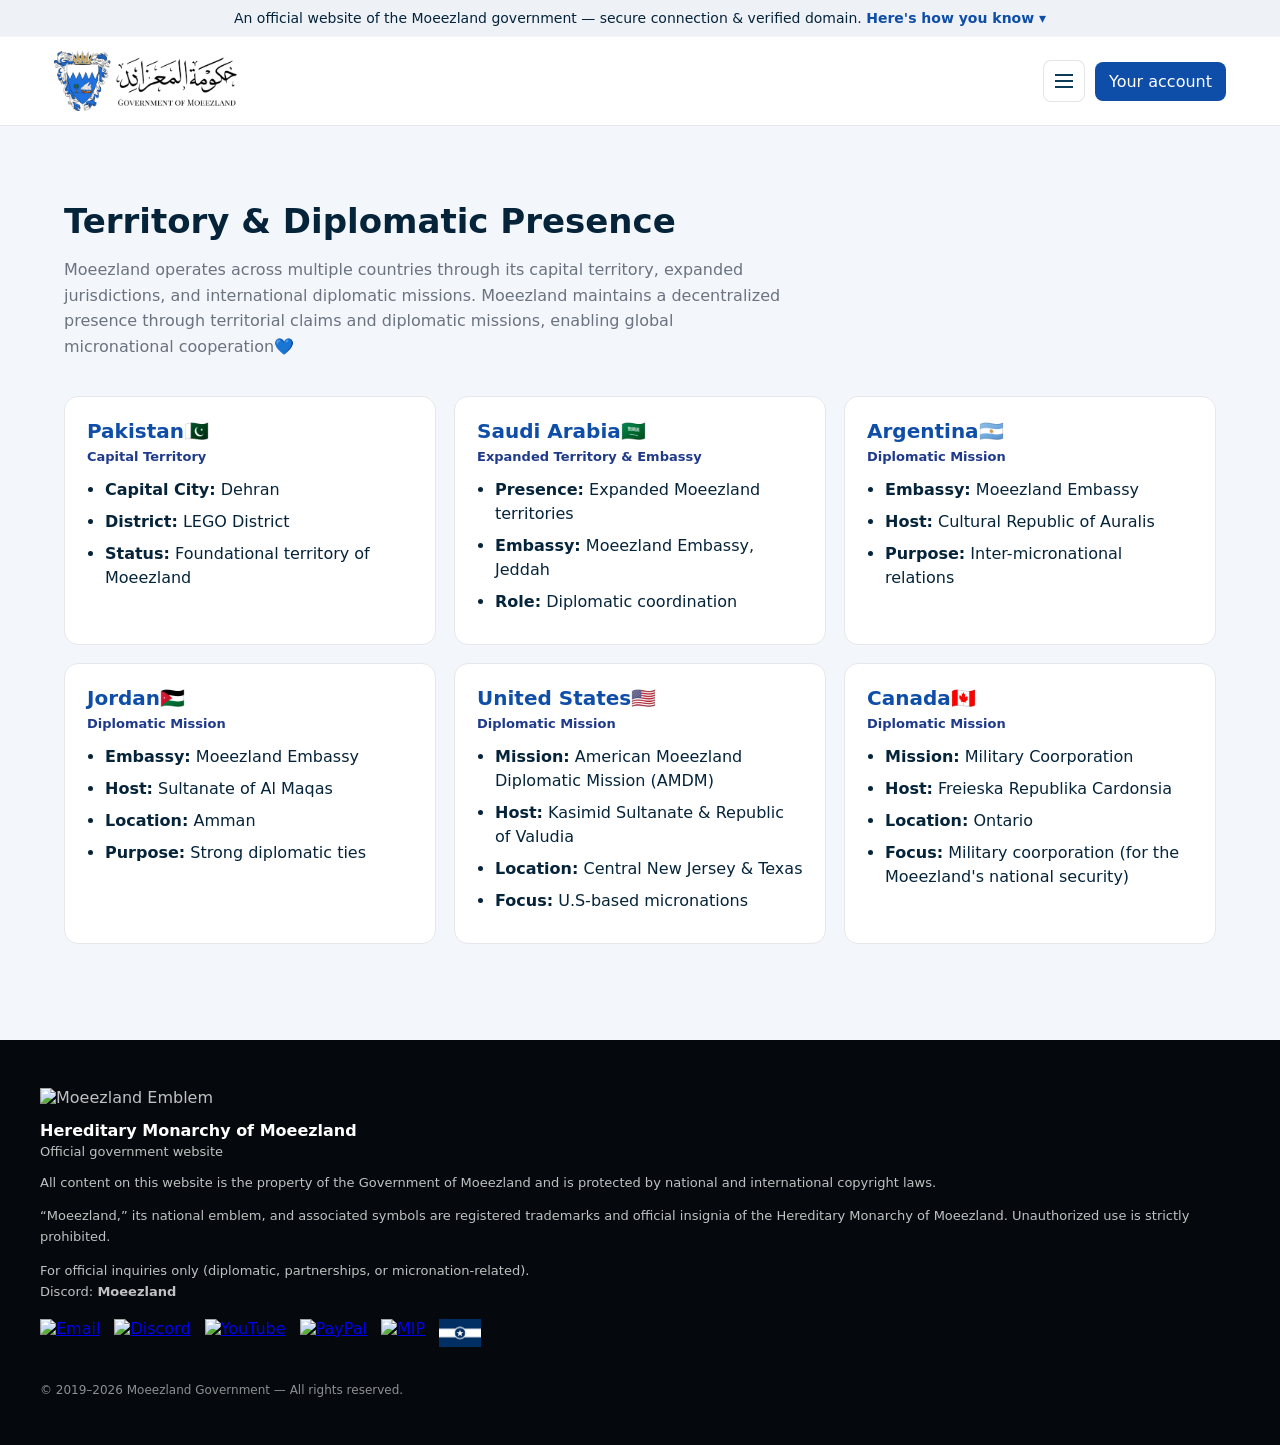
==== commit 62e4589b: "Update location.html" ====
--- a/location.html
+++ b/location.html
@@ -77,7 +77,7 @@
     }
 
     .govlogo{
-      height:46px;
+      height:60px;
       object-fit:contain;
     }
 
@@ -270,7 +270,6 @@
     <!-- BRAND WITH LOGO (FIXED) -->
     <div class="brand">
       <img src="govlogo.png" class="govlogo" alt="Moeezland Government Logo">
-      <h1>Moeezland حكومة معزلاند</h1>
     </div>
 
     
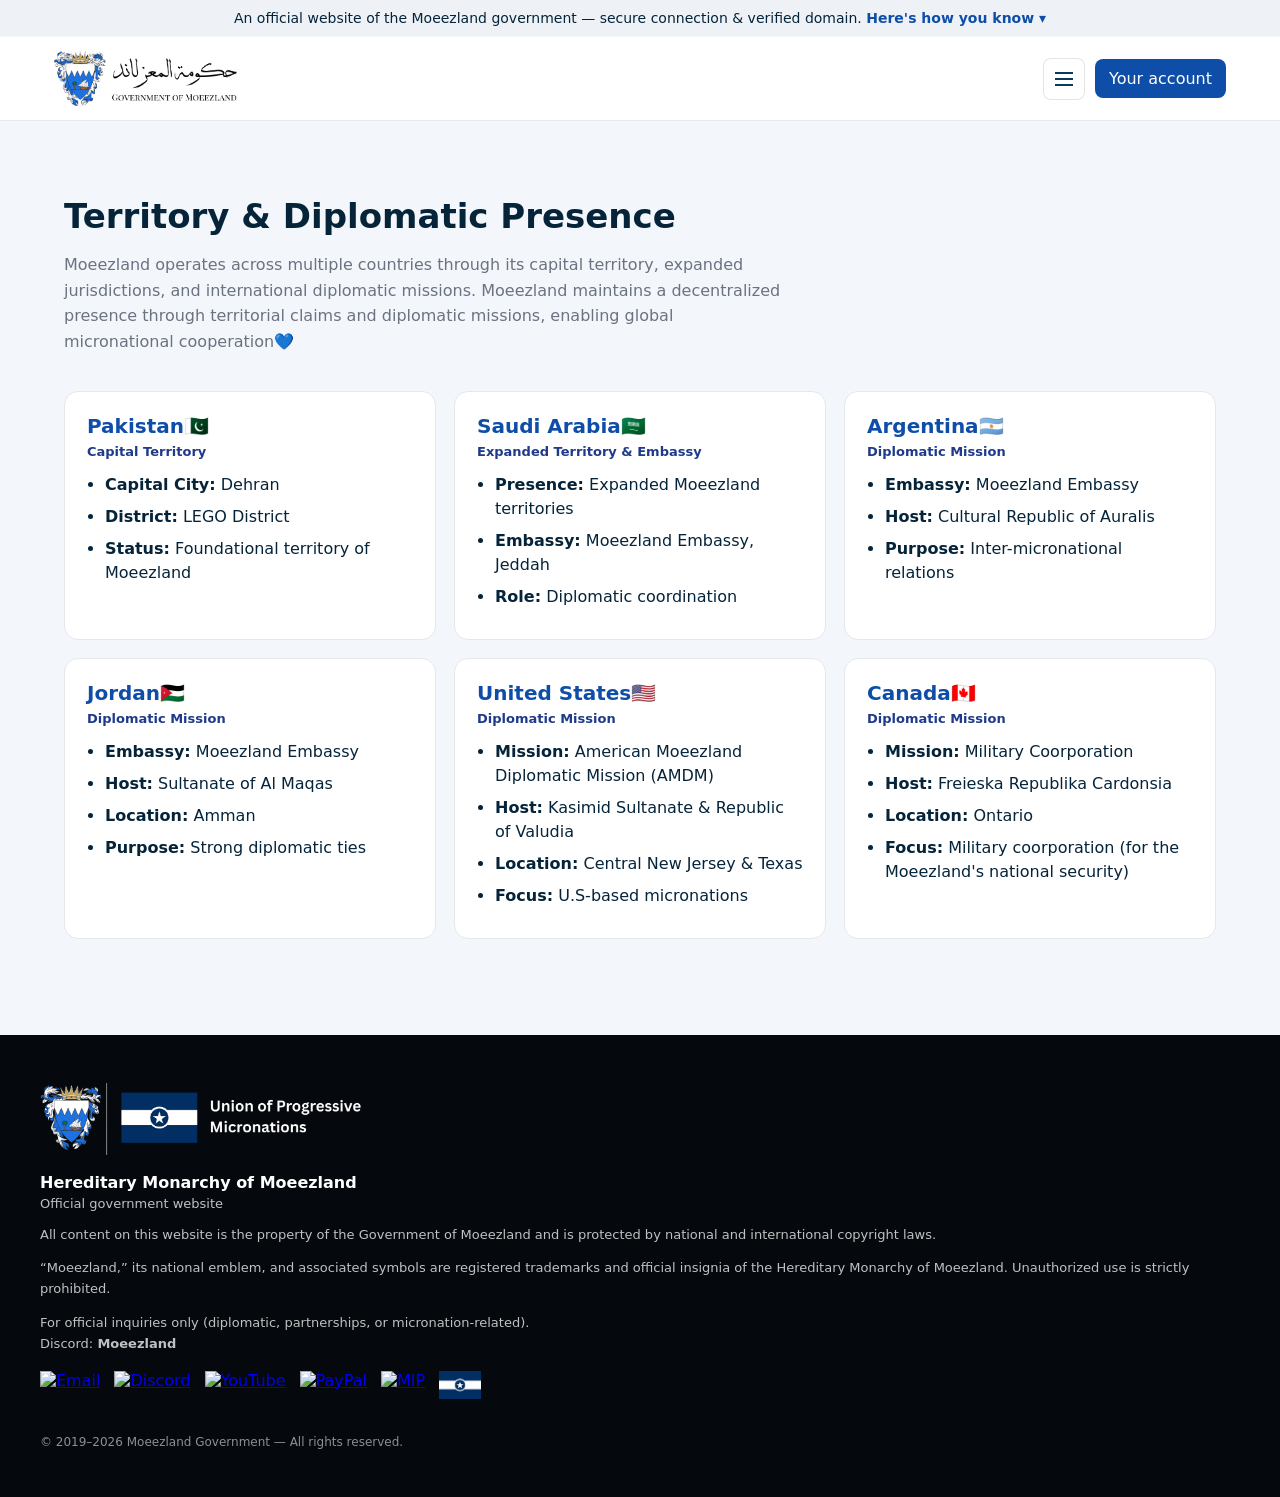
==== commit f9d917cb: "Update location.html" ====
--- a/location.html
+++ b/location.html
@@ -77,7 +77,7 @@
     }
 
     .govlogo{
-      height:60px;
+      height:55px;
       object-fit:contain;
     }
 
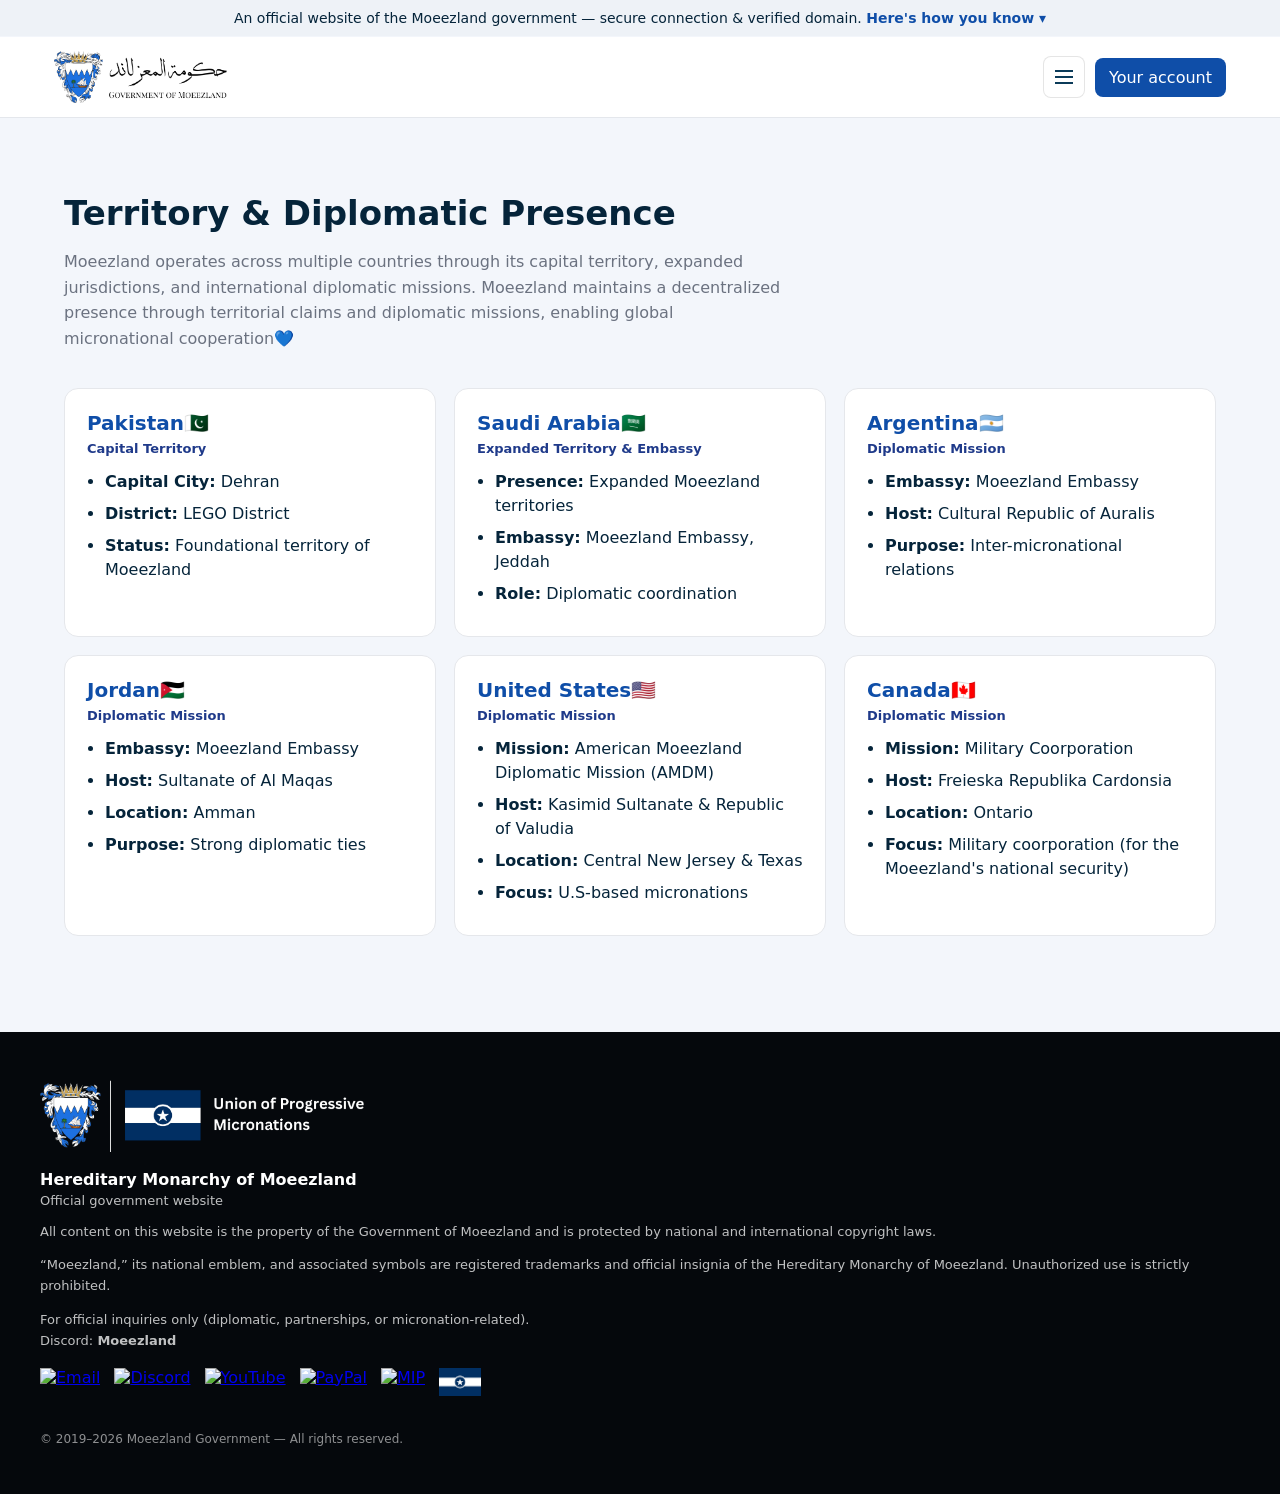
==== commit 33bbcf17: "Update location.html" ====
--- a/location.html
+++ b/location.html
@@ -77,7 +77,7 @@
     }
 
     .govlogo{
-      height:55px;
+      height:52px;
       object-fit:contain;
     }
 
